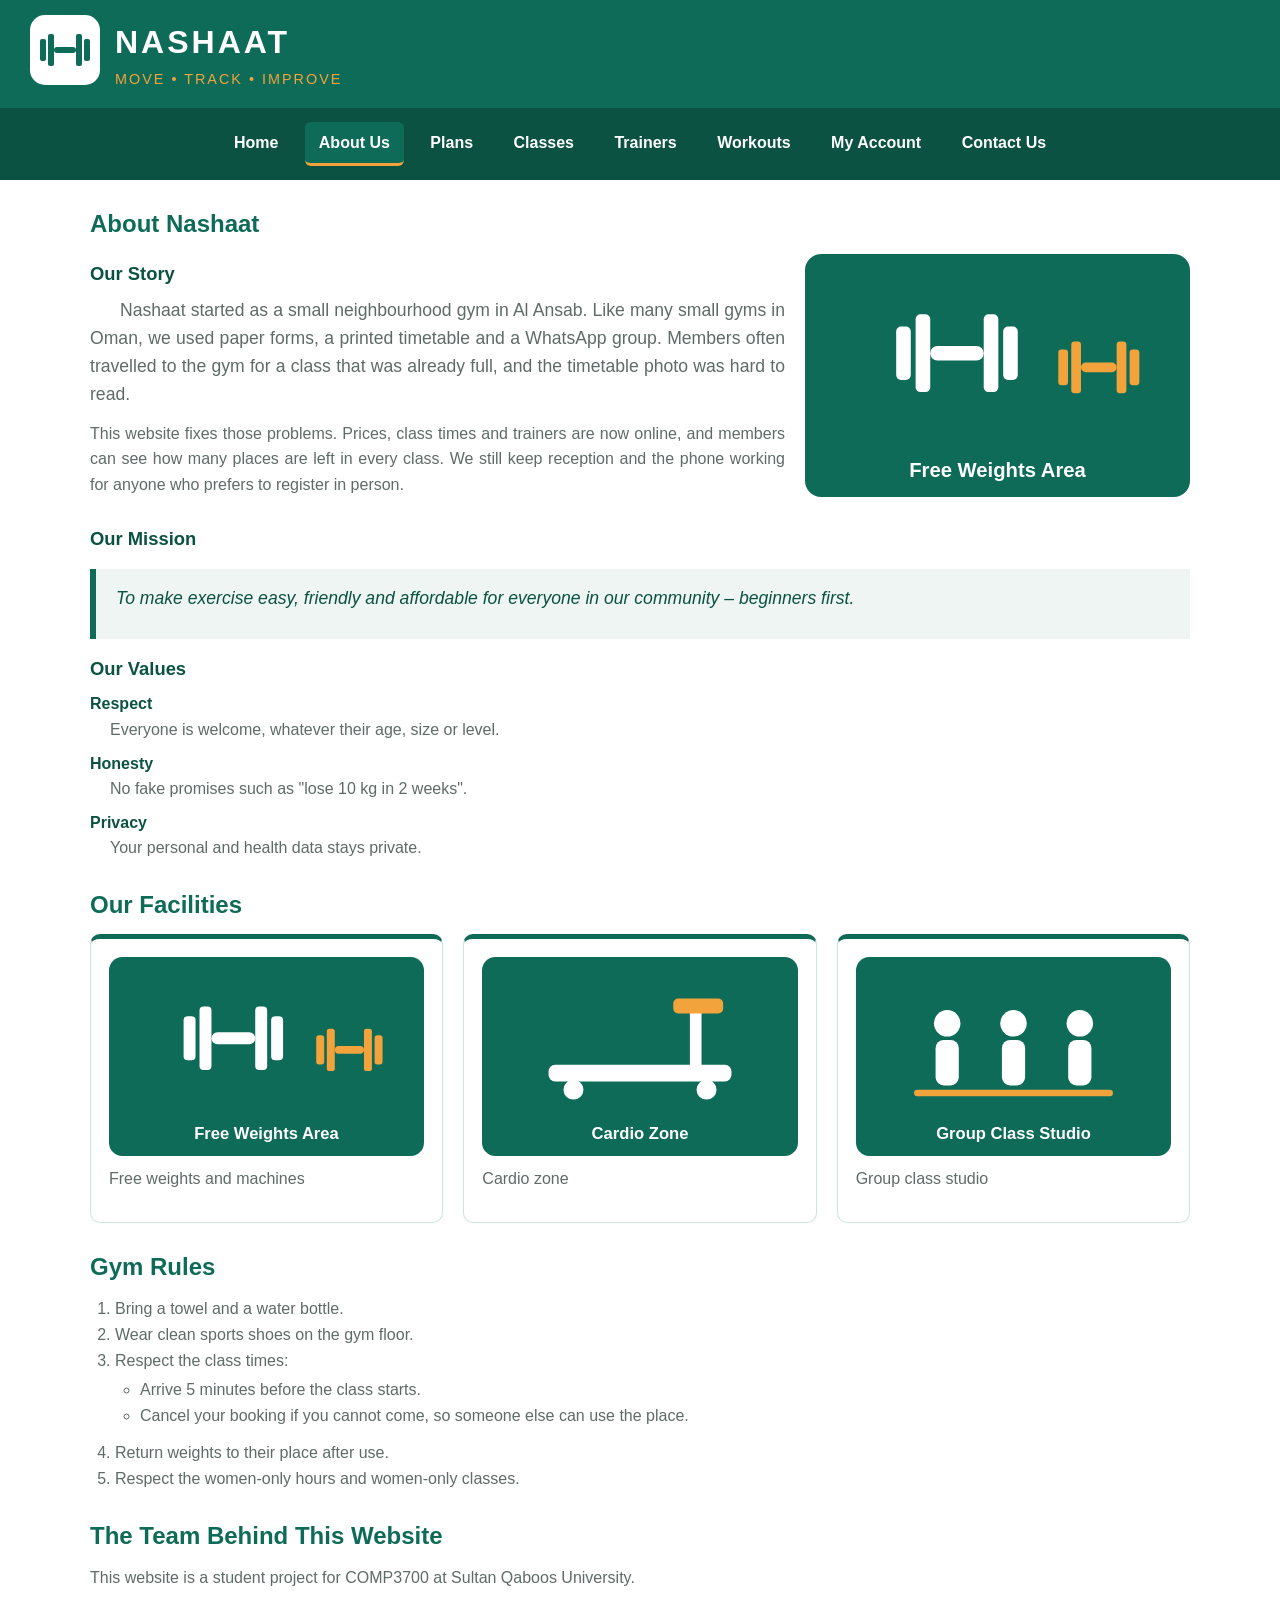
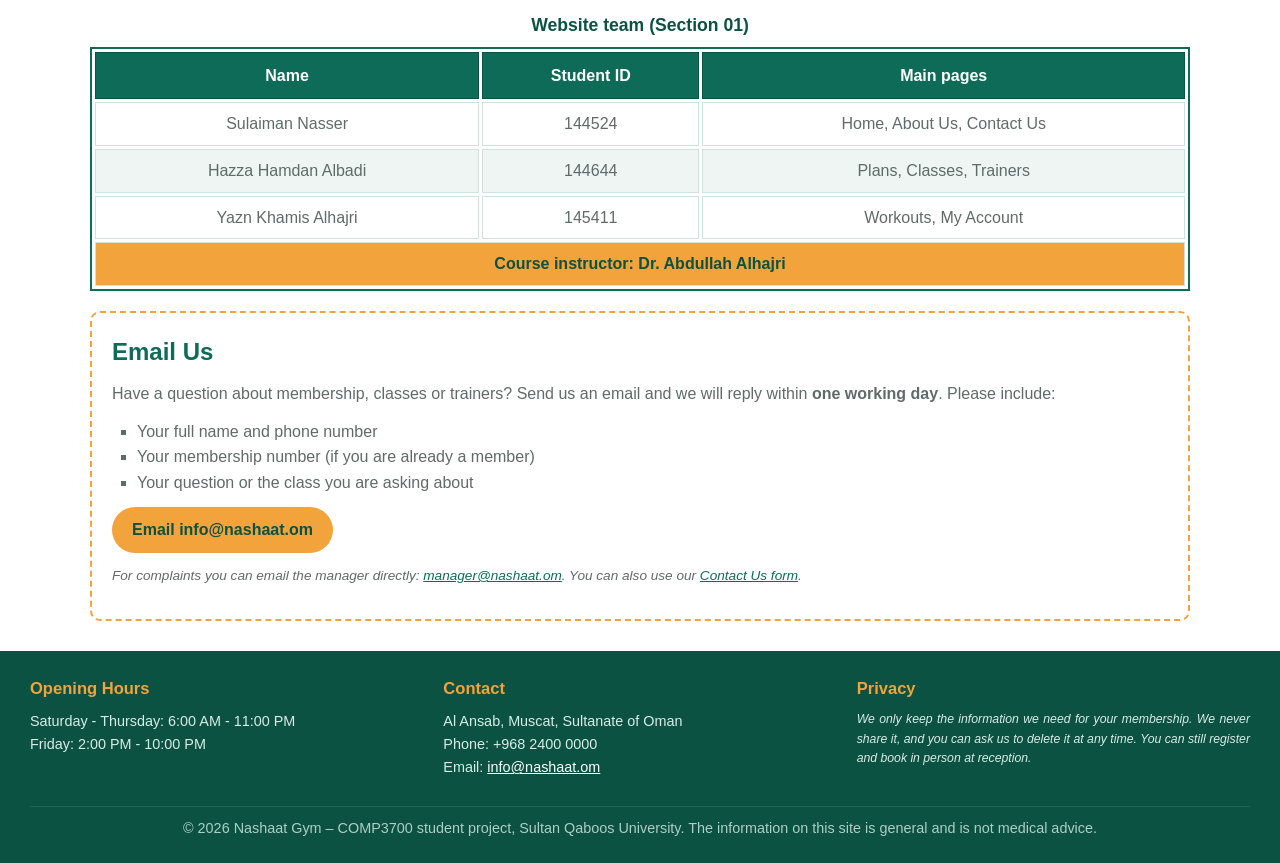
==== about.html @ b8382a7a "Part II: first version of the website" ====
<!DOCTYPE html>
<!-- =====================================================================
     Nashaat Gym Website - COMP3700 Course Project Part II
     Page    : about.html
     Purpose : About Us page - story, mission, facilities, rules, team, and the EMAIL LINK (required).
     Team    : Sulaiman Nasser, Hazza Hamdan Albadi, Yazn Khamis Alhajri

     NOTE FOR THE TEAM:
     - The HEADER, MENU and FOOTER are exactly the same on all 8 pages.
       If you change one of them, copy the change to the other pages.
     - We write XHTML style: small letters for tags, every tag is closed,
       empty tags end with " />", and attribute values use "double quotes".
     - No JavaScript in Part II (it comes in Part III).
     ===================================================================== -->
<html xmlns="http://www.w3.org/1999/xhtml" lang="en">
<head>
    <!-- META tags: character set, phone screen size, and info for search engines -->
    <meta charset="utf-8" />
    <meta name="viewport" content="width=device-width, initial-scale=1.0" />
    <meta name="description" content="About Nashaat Gym: our story, mission, facilities, gym rules and the team. Email us with any question." />
    <meta name="keywords" content="gym, fitness, Oman, Muscat, Al Ansab, classes, Nashaat" />
    <meta name="author" content="Sulaiman Nasser, Hazza Albadi, Yazn Alhajri" />

    <!-- The text shown on the browser tab -->
    <title>About Us | Nashaat Gym</title>

    <!-- Small icon shown on the browser tab -->
    <link rel="icon" type="image/svg+xml" href="images/logo.svg" />

    <!-- CSS TYPE 1 = EXTERNAL style sheet: shared by all pages -->
    <link rel="stylesheet" type="text/css" href="css/style.css" />

    <!-- CSS TYPE 2 = INTERNAL (document-level) style sheet:
         these rules work ONLY on this page -->
    <style type="text/css">
        /* Only for the About page */

        /* blockquote = the mission statement */
        blockquote {
            background-color: #EEF5F3;
            border-left: 6px solid #0E6B57;
            padding: 15px 20px;
            margin: 15px 0;
            font-style: italic;
            font-size: 1.1em;
            color: #0B5242;
        }

        /* nested list inside the rules: smaller circles */
        ol ul {
            list-style-type: circle;
            margin-top: 4px;
        }

        /* id selector: the email box */
        #email-box {
            border: 2px dashed #F2A33C;
            border-radius: 10px;
            padding: 20px;
            margin-top: 15px;
        }
    </style>
</head>

<body>

    <!-- ================= HEADER: logo + site name (same on all pages) ================= -->
    <div id="header">
        <a href="index.html"><img src="images/logo.svg" alt="Nashaat logo: a white dumbbell badge" /></a>
        <div>
            <h1>NASHAAT</h1>
            <p class="tagline">MOVE &bull; TRACK &bull; IMPROVE</p>
        </div>
    </div>

    <!-- ================= NAVIGATION MENU (same on all pages) =================
         class="current" shows which page we are on now -->
    <div id="menu">
        <ul>
            <li><a href="index.html">Home</a></li>
            <li><a href="about.html" class="current">About Us</a></li>
            <li><a href="plans.html">Plans</a></li>
            <li><a href="classes.html">Classes</a></li>
            <li><a href="trainers.html">Trainers</a></li>
            <li><a href="workout.html">Workouts</a></li>
            <li><a href="dashboard.html">My Account</a></li>
            <li><a href="contact.html">Contact Us</a></li>
        </ul>
    </div>

    <!-- ================= MAIN CONTENT OF THIS PAGE ================= -->
    <div id="main">
        <h2>About Nashaat</h2>

        <!-- ===== OUR STORY: picture floats on the right, text goes around it ===== -->
        <img class="float-right" src="images/facilities/facility-weights.svg" alt="The free weights area at Nashaat Gym" />
        <h3>Our Story</h3>
        <p class="intro">Nashaat started as a small neighbourhood gym in Al Ansab. Like many small
        gyms in Oman, we used paper forms, a printed timetable and a WhatsApp group. Members often
        travelled to the gym for a class that was already full, and the timetable photo was hard to read.</p>
        <p>This website fixes those problems. Prices, class times and trainers are now online, and
        members can see how many places are left in every class. We still keep reception and the
        phone working for anyone who prefers to register in person.</p>
        <!-- class="clear" stops the floating picture effect -->
        <div class="clear"></div>

        <!-- ===== MISSION: blockquote ===== -->
        <h3>Our Mission</h3>
        <blockquote>
            <p>To make exercise easy, friendly and affordable for everyone in our community
            &ndash; beginners first.</p>
        </blockquote>

        <!-- ===== OUR VALUES: description list ===== -->
        <h3>Our Values</h3>
        <dl>
            <dt>Respect</dt>
            <dd>Everyone is welcome, whatever their age, size or level.</dd>
            <dt>Honesty</dt>
            <dd>No fake promises such as &quot;lose 10 kg in 2 weeks&quot;.</dd>
            <dt>Privacy</dt>
            <dd>Your personal and health data stays private.</dd>
        </dl>

        <!-- ===== FACILITIES: three pictures ===== -->
        <h2>Our Facilities</h2>
        <div class="row">
            <div class="card center">
                <img src="images/facilities/facility-weights.svg" alt="Free weights area" />
                <p>Free weights and machines</p>
            </div>
            <div class="card center">
                <img src="images/facilities/facility-cardio.svg" alt="Cardio zone with treadmills" />
                <p>Cardio zone</p>
            </div>
            <div class="card center">
                <img src="images/facilities/facility-studio.svg" alt="Group class studio" />
                <p>Group class studio</p>
            </div>
        </div>

        <!-- ===== GYM RULES: ordered list with a NESTED unordered list ===== -->
        <h2>Gym Rules</h2>
        <ol>
            <li>Bring a towel and a water bottle.</li>
            <li>Wear clean sports shoes on the gym floor.</li>
            <li>Respect the class times:
                <ul>
                    <li>Arrive 5 minutes before the class starts.</li>
                    <li>Cancel your booking if you cannot come, so someone else can use the place.</li>
                </ul>
            </li>
            <li>Return weights to their place after use.</li>
            <li>Respect the women-only hours and women-only classes.</li>
        </ol>

        <!-- ===== THE TEAM WHO BUILT THIS WEBSITE: small table ===== -->
        <h2>The Team Behind This Website</h2>
        <p>This website is a student project for COMP3700 at Sultan Qaboos University.</p>
        <div class="table-box">
            <table class="data" border="1" cellspacing="3" cellpadding="8">
                <caption>Website team (Section 01)</caption>
                <thead>
                    <tr>
                        <th>Name</th>
                        <th>Student ID</th>
                        <th>Main pages</th>
                    </tr>
                </thead>
                <tbody>
                    <tr>
                        <td>Sulaiman Nasser</td>
                        <td>144524</td>
                        <td>Home, About Us, Contact Us</td>
                    </tr>
                    <tr class="odd">
                        <td>Hazza Hamdan Albadi</td>
                        <td>144644</td>
                        <td>Plans, Classes, Trainers</td>
                    </tr>
                    <tr>
                        <td>Yazn Khamis Alhajri</td>
                        <td>145411</td>
                        <td>Workouts, My Account</td>
                    </tr>
                </tbody>
                <tfoot>
                    <tr>
                        <!-- colspan="3": this cell takes the width of 3 columns -->
                        <td colspan="3">Course instructor: Dr. Abdullah Alhajri</td>
                    </tr>
                </tfoot>
            </table>
        </div>

        <!-- ===== EMAIL LINK (REQUIRED in the project) =====
             mailto: opens the visitor's email program.
             ?subject= and &amp;body= fill the subject and the message.
             &amp;cc= sends a copy to a second address.
             (Inside HTML we write &amp; instead of the & sign.) -->
        <div id="email-box">
            <h2 style="margin-top: 0;">Email Us</h2>
            <p>Have a question about membership, classes or trainers? Send us an email and
            we will reply within <strong>one working day</strong>. Please include:</p>
            <ul>
                <li>Your full name and phone number</li>
                <li>Your membership number (if you are already a member)</li>
                <li>Your question or the class you are asking about</li>
            </ul>
            <p>
                <a class="button"
                   href="mailto:info@nashaat.om?subject=Question%20about%20Nashaat%20Gym&amp;body=Hello%20Nashaat%20team%2C%20I%20want%20to%20ask%20about...&amp;cc=manager@nashaat.om">
                   Email info@nashaat.om</a>
            </p>
            <p class="small">For complaints you can email the manager directly:
            <a href="mailto:manager@nashaat.om?subject=Complaint">manager@nashaat.om</a>.
            You can also use our <a href="contact.html">Contact Us form</a>.</p>
        </div>
    </div>
    <!-- ================= END OF MAIN CONTENT ================= -->

    <!-- ================= FOOTER (same on all pages) ================= -->
    <div id="footer">
        <div class="row">
            <!-- Footer column 1: opening hours -->
            <div>
                <h3>Opening Hours</h3>
                <ul>
                    <li>Saturday - Thursday: 6:00 AM - 11:00 PM</li>
                    <li>Friday: 2:00 PM - 10:00 PM</li>
                </ul>
            </div>
            <!-- Footer column 2: address and contact -->
            <div>
                <h3>Contact</h3>
                <ul>
                    <li>Al Ansab, Muscat, Sultanate of Oman</li>
                    <li>Phone: +968 2400 0000</li>
                    <li>Email: <a href="mailto:info@nashaat.om">info@nashaat.om</a></li>
                </ul>
            </div>
            <!-- Footer column 3: privacy statement (from our Part I ethics section) -->
            <div>
                <h3>Privacy</h3>
                <p class="small">We only keep the information we need for your membership.
                We never share it, and you can ask us to delete it at any time.
                You can still register and book in person at reception.</p>
            </div>
        </div>
        <!-- &copy; is a character entity for the copyright sign -->
        <p class="copy">&copy; 2026 Nashaat Gym &ndash; COMP3700 student project, Sultan Qaboos University.
        The information on this site is general and is not medical advice.</p>
    </div>

</body>
</html>
---- css/style.css ----
/* ==========================================================================
   Nashaat Gym - EXTERNAL STYLE SHEET  (css/style.css)
   --------------------------------------------------------------------------
   This file is linked from EVERY page with:
       <link rel="stylesheet" type="text/css" href="css/style.css" />
   It gives all pages the same logo, menu, content style and footer.

   HOW THIS FILE IS ORGANISED (easy to find things):
     1. Universal selector  ( * )
     2. Simple selectors    ( body, h1, h2, p ... )
     3. Header + logo
     4. Navigation menu + link pseudo classes
     5. Main content boxes
     6. Generic classes     ( .card, .button ... )
     7. Class selectors     ( p.note, table.data ... )
     8. Tables
     9. Forms
    10. Footer
    11. Responsive design (phones and tablets)

   COURSE CHECKLIST - the 7 CSS selector types (from the slides):
     Simple ......... h1, h2, p, body           (section 2)
     Class .......... p.note, table.data        (section 7)
     Generic ........ .card, .button, .center   (section 6)
     id ............. #header, #menu, #footer   (sections 3, 4, 10)
     Universal ...... *                         (section 1)
     Contextual ..... #menu a, table.data th    (sections 4, 8)
     Pseudo classes . a:link, a:visited, a:hover, a:active, a:focus,
                      input:focus               (sections 4, 9)

   COURSE CHECKLIST - the 7 CSS property categories:
     Fonts ......... font-family, font-size, font-weight, font-style, letter-spacing
     Lists ......... list-style-type, list-style-position
     Alignment ..... text-align, text-indent, float
     Color ......... color, opacity
     Background .... background-color, background-image, background-repeat
     Margin ........ margin, margin-top, margin-bottom
     Border ........ border, border-radius, border-collapse, border-spacing

   OUR COLOURS (same as the logo in Part 1):
     Teal       #0E6B57   main colour (header, menu, headings)
     Dark teal  #0B5242   footer, dark text
     Orange     #F2A33C   buttons and links the user should notice
     Grey       #5F6B68   normal paragraph text
     Light      #EEF5F3   light background for boxes
   ========================================================================== */


/* ---------- 1. UNIVERSAL SELECTOR ----------------------------------------
   The * selects ALL elements on the page.
   We use it to remove the browser's default spacing, so every
   browser shows our pages the same way. */
* {
    margin: 0;                 /* MARGIN category */
    padding: 0;
    box-sizing: border-box;    /* width now includes padding + border */
}


/* ---------- 2. SIMPLE SELECTORS (tag names) ------------------------------ */

/* The whole page */
body {
    font-family: Arial, Helvetica, sans-serif;   /* FONT category */
    font-size: 100%;                             /* 100% = 16px default */
    color: #5F6B68;                              /* COLOR category */
    background-color: #FFFFFF;                   /* BACKGROUND category */
    line-height: 1.6;
}

/* Headings - one rule for two tags (list separated by commas) */
h1, h2 {
    color: #0E6B57;
    font-weight: bold;
}

h1 {
    font-size: 2em;            /* em = relative size (recommended in slides) */
    margin-bottom: 10px;
}

h2 {
    font-size: 1.5em;
    margin-top: 25px;
    margin-bottom: 10px;
}

h3 {
    color: #0B5242;
    font-size: 1.15em;
    margin-top: 15px;
    margin-bottom: 8px;
}

p {
    margin-bottom: 12px;
    text-align: justify;       /* ALIGNMENT category */
}

/* Lists inside the content */
ul, ol {
    margin-left: 25px;
    margin-bottom: 12px;
    list-style-position: outside;   /* LIST category */
}

ul {
    list-style-type: square;        /* LIST category: disc, circle, square */
}

ol {
    list-style-type: decimal;       /* LIST category: 1, 2, 3 ... */
}

/* Description lists (dl / dt / dd) */
dt {
    font-weight: bold;
    color: #0B5242;
}

dd {
    margin-left: 20px;
    margin-bottom: 8px;
}

/* Images never become wider than their box (good for phones) */
img {
    max-width: 100%;
}

/* Horizontal line */
hr {
    border: none;
    border-top: 2px solid #F2A33C;
    margin: 20px 0;
}


/* ---------- 3. HEADER + LOGO  (id selector: #header) --------------------- */
#header {
    background-color: #0E6B57;
    padding: 15px 30px;
    display: flex;             /* puts logo and text side by side */
    align-items: center;
}

/* Contextual selector: only images that are inside #header */
#header img {
    width: 70px;
    height: 70px;
    margin-right: 15px;
}

#header h1 {
    color: #FFFFFF;
    font-size: 2em;
    letter-spacing: 3px;       /* FONT category: space between letters */
    margin: 0;
}

/* The tagline under the name  (class selector: p.tagline) */
p.tagline {
    color: #F2A33C;
    font-size: 0.9em;
    letter-spacing: 2px;
    margin: 0;
}


/* ---------- 4. NAVIGATION MENU  (id selector: #menu) -------------------- */
#menu {
    background-color: #0B5242;
    text-align: center;        /* ALIGNMENT: center the links */
    padding: 10px;
}

/* Contextual selector: the list INSIDE the menu */
#menu ul {
    list-style-type: none;     /* LIST: remove the bullets */
    margin: 0;
}

/* Contextual selector: every list item inside the menu */
#menu li {
    display: inline-block;     /* puts the links on one line */
    margin: 4px;
}

/* Contextual selector: links inside the menu */
#menu a {
    display: block;
    padding: 8px 14px;
    font-weight: bold;
    text-decoration: none;     /* FONT: no underline */
    border-radius: 6px;        /* BORDER: rounded corners */
}

/* PSEUDO CLASSES for ALL 4 types of link events.
   The order must be: link -> visited -> hover -> active (LoVe HAte) */
#menu a:link {
    color: #FFFFFF;            /* link not clicked yet */
}

#menu a:visited {
    color: #D9EDE7;            /* link already visited */
}

#menu a:hover {
    color: #0B5242;            /* mouse is over the link */
    background-color: #F2A33C;
}

#menu a:active {
    color: #FFFFFF;            /* while the mouse button is pressed */
    background-color: #C97F1C;
}

#menu a:focus {
    outline: 2px dashed #F2A33C;   /* when reached with the keyboard (Tab) */
}

/* The link of the page we are on now (generic class .current) */
#menu a.current {
    background-color: #0E6B57;
    border-bottom: 3px solid #F2A33C;
}

/* the current page link also turns orange when the mouse is over it */
#menu a.current:hover {
    background-color: #F2A33C;
    color: #0B5242;
}

/* Normal links inside the page content (not the menu) */
a:link    { color: #0E6B57; }
a:visited { color: #6B4E9B; }
a:hover   { color: #F2A33C; text-decoration: underline; }
a:active  { color: #C97F1C; }


/* ---------- 5. MAIN CONTENT  (id selector: #main) ----------------------- */
#main {
    width: 90%;
    max-width: 1100px;
    margin: 25px auto;         /* auto = center the box on the page */
    min-height: 400px;
}

/* A banner box with a background image (used on the home page) */
#banner {
    background-color: #0E6B57;
    background-image: url("../images/banner.svg");   /* BACKGROUND image */
    background-repeat: no-repeat;                    /* BACKGROUND repeat */
    background-position: right;
    background-size: contain;
    color: #FFFFFF;
    padding: 40px 30px;
    border-radius: 12px;
    margin-bottom: 25px;
}

#banner h2 {
    color: #FFFFFF;
    font-size: 2em;
    margin-top: 0;
}

#banner p {
    width: 60%;
    text-align: left;
}

/* Two or three boxes next to each other */
.row {
    display: flex;
    flex-wrap: wrap;           /* boxes go to a new line on small screens */
    gap: 20px;
}


/* ---------- 6. GENERIC CLASSES (start with a dot, work on ANY tag) ------ */

/* A white box with a border - used for plans, trainers, exercises */
.card {
    flex: 1;
    min-width: 230px;
    background-color: #FFFFFF;
    border: 1px solid #CFE3DD;
    border-top: 5px solid #0E6B57;
    border-radius: 10px;
    padding: 18px;
}

.card img {
    display: block;
    margin: 0 auto 10px auto;
}

/* Orange button (works on <a>, <input>, <button>) */
.button {
    display: inline-block;
    background-color: #F2A33C;
    color: #0B5242;
    font-weight: bold;
    padding: 10px 20px;
    border: none;
    border-radius: 25px;
    text-decoration: none;
    cursor: pointer;
}

/* we must also write a.button:link etc. so the link colours above
   do not change the button text colour */
a.button:link, a.button:visited {
    color: #0B5242;
}

.button:hover, a.button:hover {
    background-color: #0E6B57;
    color: #FFFFFF;
    text-decoration: none;
}

.center {
    text-align: center;
}

/* Light green box for highlighted information */
.highlight {
    background-color: #EEF5F3;
    border-left: 6px solid #F2A33C;
    padding: 15px;
    margin: 15px 0;
}

/* Price text */
.price {
    color: #F2A33C;
    font-size: 1.6em;
    font-weight: bold;
}

/* Small grey text (used for notes and disclaimers) */
.small {
    font-size: 0.85em;
    font-style: italic;        /* FONT category */
}

/* Image that floats to the right and text goes around it
   (from the "Alignment of text" slide) */
.float-right {
    float: right;              /* ALIGNMENT category */
    width: 35%;
    margin-left: 20px;
    margin-bottom: 10px;
    border-radius: 10px;
}

/* stops the float effect after a section */
.clear {
    clear: both;
}


/* ---------- 7. CLASS SELECTORS (class attached to ONE tag name) --------- */

/* Only <p> tags with class="note" */
p.note {
    background-color: #FFF6E8;
    border: 1px dashed #F2A33C;
    padding: 10px;
    font-size: 0.9em;
}

/* Only <p> tags with class="intro" - first line is indented */
p.intro {
    text-indent: 30px;         /* ALIGNMENT category */
    font-size: 1.1em;
}

/* Only <span> tags with class="badge" (small coloured labels) */
span.badge {
    background-color: #0E6B57;
    color: #FFFFFF;
    font-size: 0.75em;
    padding: 2px 8px;
    border-radius: 10px;
}

span.full {
    background-color: #C0392B;     /* red = class is full */
}

span.women {
    background-color: #9B4F96;     /* purple = women only */
}


/* ---------- 8. TABLES -------------------------------------------------- */

/* All our data tables use class="data" */
table.data {
    width: 100%;
    border: 2px solid #0E6B57;          /* BORDER category */
    border-collapse: separate;          /* BORDER: keep the cells separate */
    border-spacing: 3px;                /* space between cells (cell spacing) */
    margin-bottom: 20px;
    background-color: #FFFFFF;
}

table.data caption {
    font-weight: bold;
    color: #0B5242;
    font-size: 1.1em;
    padding: 8px;
}

/* Contextual selectors: header cells and data cells inside table.data */
table.data th {
    background-color: #0E6B57;
    color: #FFFFFF;
    padding: 10px;                      /* cell padding */
    border: 1px solid #0B5242;
}

table.data td {
    padding: 8px 10px;
    border: 1px solid #CFE3DD;
    text-align: center;
}

/* The table footer row */
table.data tfoot td {
    background-color: #F2A33C;
    color: #0B5242;
    font-weight: bold;
}

/* Different colour for some rows (class on <tr>) */
tr.odd {
    background-color: #EEF5F3;
}

/* Row heading cells (day names, plan names) */
th.rowhead {
    background-color: #0B5242;
}

/* Mouse over a row = light orange (pseudo class) */
table.data tbody tr:hover {
    background-color: #FFF0D9;
}


/* ---------- 9. FORMS --------------------------------------------------- */
form {
    background-color: #EEF5F3;
    border: 1px solid #CFE3DD;
    border-radius: 10px;
    padding: 20px;
    margin-bottom: 20px;
}

fieldset {
    border: 2px solid #0E6B57;
    border-radius: 8px;
    padding: 15px;
    margin-bottom: 15px;
}

legend {
    color: #0E6B57;
    font-weight: bold;
    padding: 0 8px;
}

/* Every label is on its own line */
label.field {
    display: block;
    font-weight: bold;
    color: #0B5242;
    margin-top: 10px;
    margin-bottom: 4px;
}

/* Text boxes, menus and text areas */
input[type="text"], input[type="password"], input[type="email"],
input[type="tel"], input[type="date"], input[type="number"],
input[type="time"], select, textarea {
    width: 100%;
    max-width: 450px;
    padding: 8px;
    font-size: 1em;
    border: 1px solid #9FBFB6;
    border-radius: 5px;
    background-color: #FFFFFF;
}

/* PSEUDO CLASSES for form controls (same idea as the slide example) */
input:hover, select:hover, textarea:hover {
    border-color: #F2A33C;
}

input:focus, select:focus, textarea:focus {
    background-color: #FFFBF2;
    border: 2px solid #0E6B57;
    outline: none;
}

/* Radio buttons and checkboxes sit next to their text */
label.choice {
    display: inline-block;
    margin-right: 15px;
    font-weight: normal;
}

/* Submit / reset buttons area */
.buttons {
    margin-top: 15px;
}

input[type="reset"], input[type="button"], button {
    background-color: #FFFFFF;
    color: #0B5242;
    border: 2px solid #0B5242;
    padding: 9px 18px;
    border-radius: 25px;
    font-weight: bold;
    cursor: pointer;
}

input[type="reset"]:hover, input[type="button"]:hover, button:hover {
    background-color: #0B5242;
    color: #FFFFFF;
}


/* ---------- 10. FOOTER  (id selector: #footer) -------------------------- */
#footer {
    background-color: #0B5242;
    color: #D9EDE7;
    padding: 25px 30px 10px 30px;
    margin-top: 30px;
    font-size: 0.9em;
}

#footer h3 {
    color: #F2A33C;
    margin-top: 0;
}

#footer ul {
    list-style-type: none;
    margin-left: 0;
}

#footer a:link, #footer a:visited {
    color: #FFFFFF;
}

#footer a:hover {
    color: #F2A33C;
}

/* The last line with the copyright */
#footer p.copy {
    text-align: center;
    border-top: 1px solid #1F6B5A;
    padding-top: 10px;
    margin-top: 15px;
    opacity: 0.8;                  /* COLOR category: a bit transparent */
}


/* ---------- 11. RESPONSIVE DESIGN --------------------------------------
   @media = these rules work ONLY when the screen is small.
   768px  = tablets and phones. */
@media (max-width: 768px) {

    #header {
        flex-direction: column;    /* logo above the name */
        text-align: center;
    }

    #header img {
        margin-right: 0;
        margin-bottom: 8px;
    }

    #menu li {
        display: block;            /* one link per line on phones */
    }

    #main {
        width: 95%;
    }

    #banner p {
        width: 100%;
    }

    .float-right {
        float: none;               /* image goes above the text */
        width: 100%;
        margin-left: 0;
    }

    /* big tables can be scrolled left and right on a phone */
    .table-box {
        overflow-x: auto;
    }

    table.data {
        font-size: 0.85em;
    }
}


/* ---------- 12. EXTRA: footer columns ----------------------------------
   Contextual selector: each <div> inside the row of the footer
   takes the same width. */
#footer .row div {
    flex: 1;
    min-width: 200px;
}
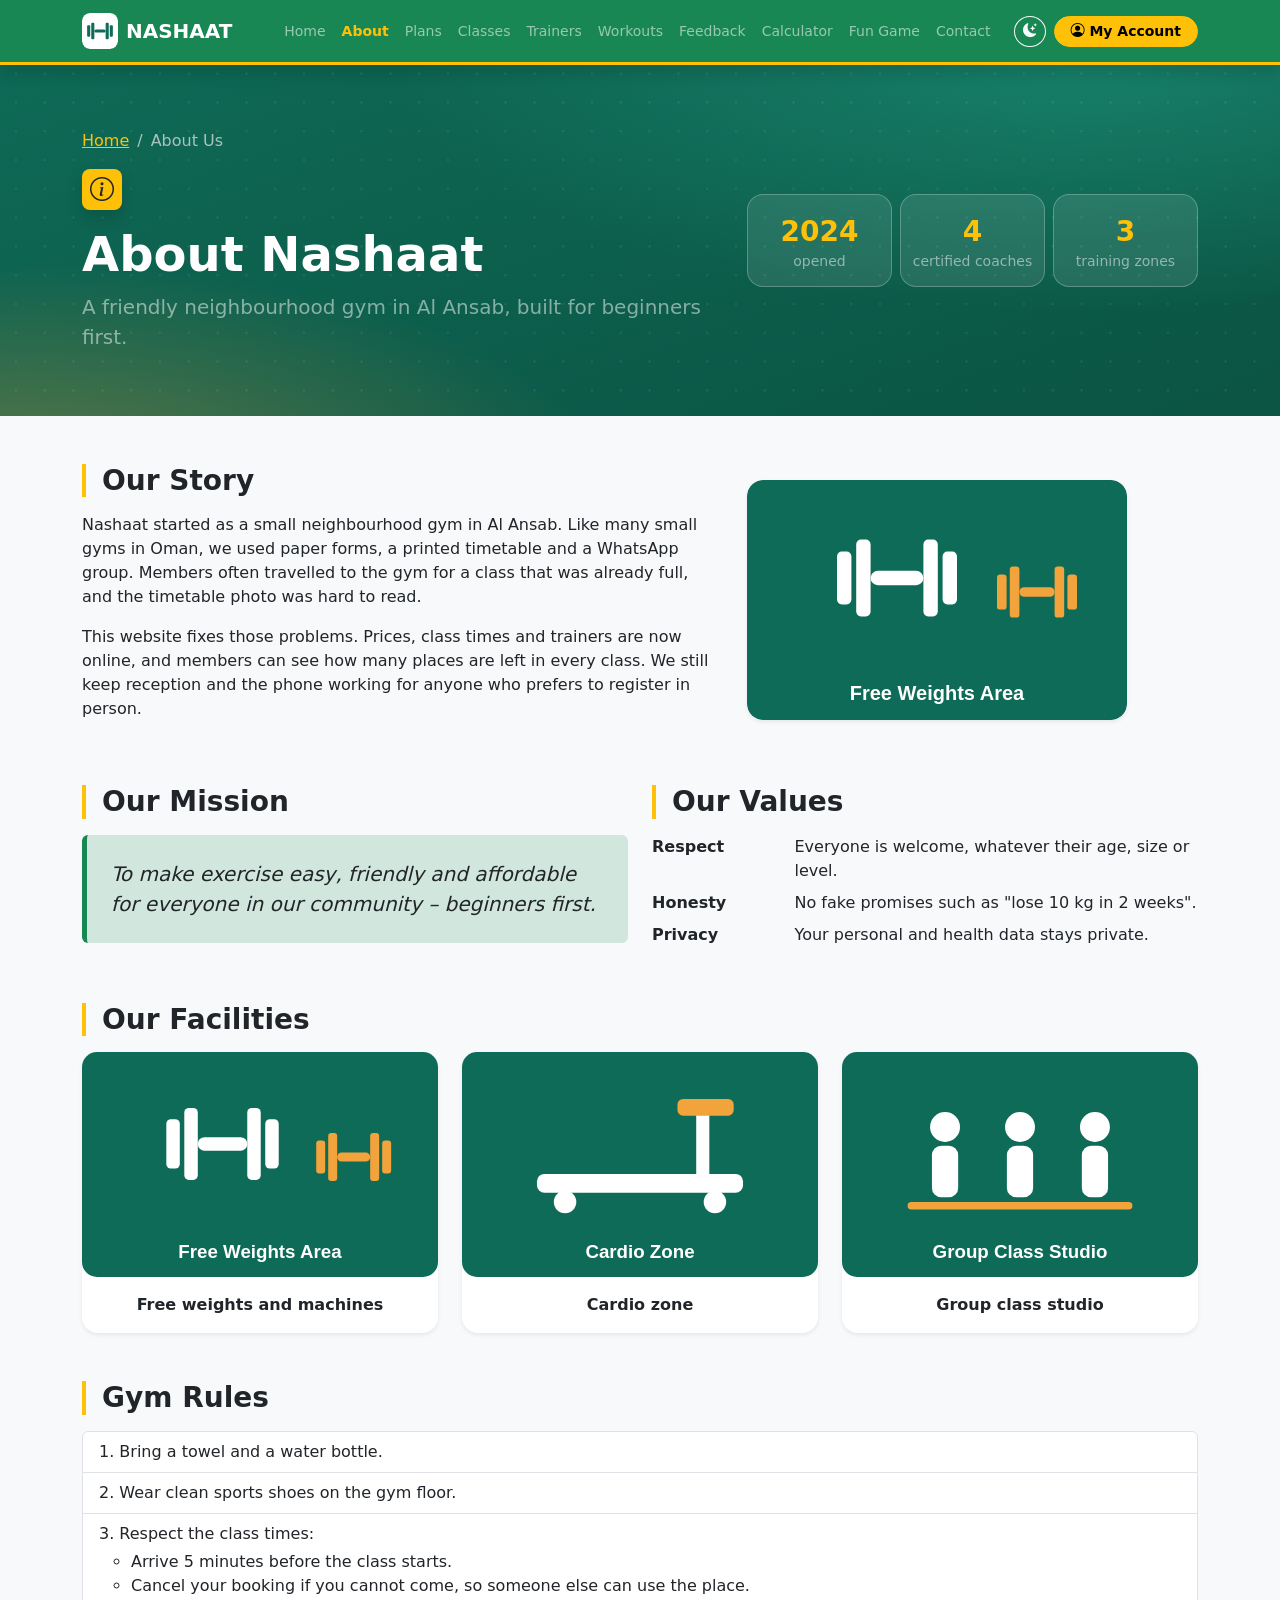
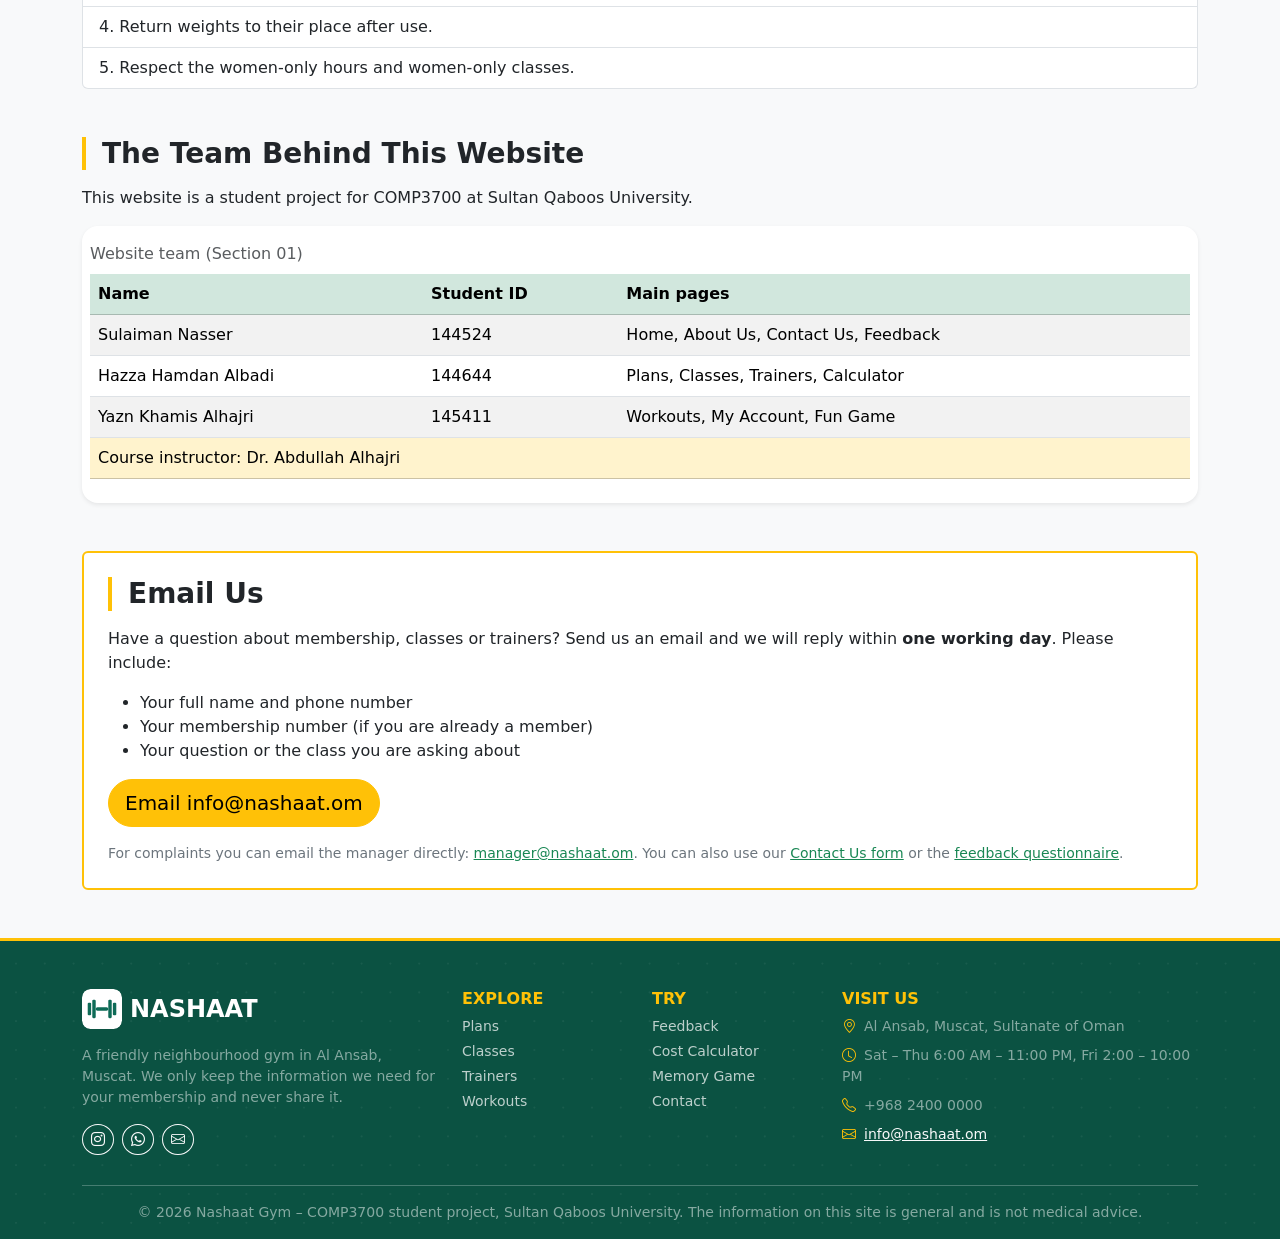
==== commit 653a2673: "Add the home, about, contact and feedback pages with Bootstrap Bootstrap grid and components on the " ====
--- a/about.html
+++ b/about.html
@@ -1,256 +1,319 @@
 <!DOCTYPE html>
-<!-- =====================================================================
-     Nashaat Gym Website - COMP3700 Course Project Part II
-     Page    : about.html
-     Purpose : About Us page - story, mission, facilities, rules, team, and the EMAIL LINK (required).
-     Team    : Sulaiman Nasser, Hazza Hamdan Albadi, Yazn Khamis Alhajri
-
-     NOTE FOR THE TEAM:
-     - The HEADER, MENU and FOOTER are exactly the same on all 8 pages.
-       If you change one of them, copy the change to the other pages.
-     - We write XHTML style: small letters for tags, every tag is closed,
-       empty tags end with " />", and attribute values use "double quotes".
-     - No JavaScript in Part II (it comes in Part III).
-     ===================================================================== -->
-<html xmlns="http://www.w3.org/1999/xhtml" lang="en">
+<!-- Nashaat Gym - COMP3700 Project Part III
+     Page: about.html - story, mission, facilities, rules, team and the email link
+     Styling: Bootstrap 5.3 only (no CSS file, no style tags, no inline styles). -->
+<html lang="en">
 <head>
-    <!-- META tags: character set, phone screen size, and info for search engines -->
     <meta charset="utf-8" />
     <meta name="viewport" content="width=device-width, initial-scale=1.0" />
     <meta name="description" content="About Nashaat Gym: our story, mission, facilities, gym rules and the team. Email us with any question." />
     <meta name="keywords" content="gym, fitness, Oman, Muscat, Al Ansab, classes, Nashaat" />
     <meta name="author" content="Sulaiman Nasser, Hazza Albadi, Yazn Alhajri" />
-
-    <!-- The text shown on the browser tab -->
     <title>About Us | Nashaat Gym</title>
-
-    <!-- Small icon shown on the browser tab -->
     <link rel="icon" type="image/svg+xml" href="images/logo.svg" />
 
-    <!-- CSS TYPE 1 = EXTERNAL style sheet: shared by all pages -->
-    <link rel="stylesheet" type="text/css" href="css/style.css" />
-
-    <!-- CSS TYPE 2 = INTERNAL (document-level) style sheet:
-         these rules work ONLY on this page -->
-    <style type="text/css">
-        /* Only for the About page */
-
-        /* blockquote = the mission statement */
-        blockquote {
-            background-color: #EEF5F3;
-            border-left: 6px solid #0E6B57;
-            padding: 15px 20px;
-            margin: 15px 0;
-            font-style: italic;
-            font-size: 1.1em;
-            color: #0B5242;
-        }
-
-        /* nested list inside the rules: smaller circles */
-        ol ul {
-            list-style-type: circle;
-            margin-top: 4px;
-        }
-
-        /* id selector: the email box */
-        #email-box {
-            border: 2px dashed #F2A33C;
-            border-radius: 10px;
-            padding: 20px;
-            margin-top: 15px;
-        }
-    </style>
+    <!-- Bootstrap (a local copy, so the website also works without internet) -->
+    <link rel="stylesheet" href="bootstrap/css/bootstrap.min.css" />
+    <!-- Bootstrap Icons (the small pictures like <i class="bi bi-clock"></i>) -->
+    <link rel="stylesheet" href="bootstrap/icons/bootstrap-icons.min.css" />
+
+    <!-- dark / light mode: use the visitor's last choice before the page is drawn
+         (Bootstrap 5.3 changes all its colours when <html> has data-bs-theme="dark") -->
+    <script>
+        try {
+            if (localStorage.getItem("nashaatTheme") == "dark") {
+                document.documentElement.setAttribute("data-bs-theme", "dark");
+            }
+        } catch (error) { /* storage blocked: stay in light mode */ }
+    </script>
 </head>
 
-<body>
-
-    <!-- ================= HEADER: logo + site name (same on all pages) ================= -->
-    <div id="header">
-        <a href="index.html"><img src="images/logo.svg" alt="Nashaat logo: a white dumbbell badge" /></a>
-        <div>
-            <h1>NASHAAT</h1>
-            <p class="tagline">MOVE &bull; TRACK &bull; IMPROVE</p>
+<!-- d-flex flex-column min-vh-100 keeps the footer at the bottom on short pages -->
+<body class="d-flex flex-column min-vh-100 bg-body-tertiary">
+
+    <!-- for keyboard users: press Tab once and this link appears -->
+    <a class="visually-hidden-focusable btn btn-warning position-absolute top-0 start-0 m-2 z-3" href="#content">Skip to main content</a>
+
+    <!-- ===== NAVIGATION BAR (same on all pages) =====
+         navbar-expand-xl: full menu on big screens, a "hamburger" button on small screens -->
+    <nav class="navbar navbar-expand-xl bg-success sticky-top border-bottom border-warning border-3 shadow" data-bs-theme="dark">
+        <div class="container">
+            <a class="navbar-brand d-flex align-items-center gap-2" href="index.html">
+                <img src="images/logo.svg" alt="Nashaat logo" width="36" height="36" class="rounded-3" />
+                <span class="fw-bold">NASHAAT</span>
+            </a>
+            <!-- this button only shows on small screens and slides the menu in from the right -->
+            <button class="navbar-toggler border-0" type="button" data-bs-toggle="offcanvas" data-bs-target="#mainMenu"
+                    aria-controls="mainMenu" aria-label="Open the menu">
+                <span class="navbar-toggler-icon"></span>
+            </button>
+            <!-- Bootstrap OFFCANVAS: a side menu on phones, a normal menu bar on big screens -->
+            <div class="offcanvas offcanvas-end text-bg-success" tabindex="-1" id="mainMenu" aria-labelledby="mainMenuLabel">
+                <div class="offcanvas-header border-bottom border-light border-opacity-25">
+                    <h2 class="offcanvas-title h5 d-flex align-items-center gap-2 mb-0" id="mainMenuLabel">
+                        <img src="images/logo.svg" alt="" width="32" height="32" class="rounded-3" /> NASHAAT
+                    </h2>
+                    <button type="button" class="btn-close btn-close-white" data-bs-dismiss="offcanvas" aria-label="Close"></button>
+                </div>
+                <div class="offcanvas-body align-items-xl-center">
+                    <ul class="navbar-nav ms-auto small fw-medium">
+                        <li class="nav-item"><a class="nav-link text-nowrap px-xl-2" href="index.html"><i class="bi bi-house me-2 d-xl-none"></i>Home</a></li>
+                        <li class="nav-item"><a class="nav-link active fw-semibold text-warning text-nowrap px-xl-2" aria-current="page" href="about.html"><i class="bi bi-info-circle me-2 d-xl-none"></i>About</a></li>
+                        <li class="nav-item"><a class="nav-link text-nowrap px-xl-2" href="plans.html"><i class="bi bi-tags me-2 d-xl-none"></i>Plans</a></li>
+                        <li class="nav-item"><a class="nav-link text-nowrap px-xl-2" href="classes.html"><i class="bi bi-calendar-week me-2 d-xl-none"></i>Classes</a></li>
+                        <li class="nav-item"><a class="nav-link text-nowrap px-xl-2" href="trainers.html"><i class="bi bi-people me-2 d-xl-none"></i>Trainers</a></li>
+                        <li class="nav-item"><a class="nav-link text-nowrap px-xl-2" href="workout.html"><i class="bi bi-lightning-charge me-2 d-xl-none"></i>Workouts</a></li>
+                        <li class="nav-item"><a class="nav-link text-nowrap px-xl-2" href="questionnaire.html"><i class="bi bi-chat-heart me-2 d-xl-none"></i>Feedback</a></li>
+                        <li class="nav-item"><a class="nav-link text-nowrap px-xl-2" href="calculator.html"><i class="bi bi-calculator me-2 d-xl-none"></i>Calculator</a></li>
+                        <li class="nav-item"><a class="nav-link text-nowrap px-xl-2" href="funpage.html"><i class="bi bi-controller me-2 d-xl-none"></i>Fun Game</a></li>
+                        <li class="nav-item"><a class="nav-link text-nowrap px-xl-2" href="contact.html"><i class="bi bi-envelope me-2 d-xl-none"></i>Contact</a></li>
+                    </ul>
+                    <div class="d-flex align-items-center gap-2 ms-xl-3 mt-3 mt-xl-0">
+                        <!-- dark / light mode button (js/effects.js) -->
+                        <button type="button" id="themeToggle" class="btn btn-sm btn-outline-light rounded-circle"
+                                aria-label="Switch between dark and light mode" title="Dark / light mode">
+                            <i class="bi bi-moon-stars-fill"></i>
+                        </button>
+                        <a class="btn btn-warning btn-sm rounded-pill px-3 fw-semibold text-nowrap" href="dashboard.html">
+                            <i class="bi bi-person-circle me-1"></i>My Account</a>
+                    </div>
+                </div>
+            </div>
         </div>
-    </div>
-
-    <!-- ================= NAVIGATION MENU (same on all pages) =================
-         class="current" shows which page we are on now -->
-    <div id="menu">
-        <ul>
-            <li><a href="index.html">Home</a></li>
-            <li><a href="about.html" class="current">About Us</a></li>
-            <li><a href="plans.html">Plans</a></li>
-            <li><a href="classes.html">Classes</a></li>
-            <li><a href="trainers.html">Trainers</a></li>
-            <li><a href="workout.html">Workouts</a></li>
-            <li><a href="dashboard.html">My Account</a></li>
-            <li><a href="contact.html">Contact Us</a></li>
-        </ul>
-    </div>
-
-    <!-- ================= MAIN CONTENT OF THIS PAGE ================= -->
-    <div id="main">
-        <h2>About Nashaat</h2>
-
-        <!-- ===== OUR STORY: picture floats on the right, text goes around it ===== -->
-        <img class="float-right" src="images/facilities/facility-weights.svg" alt="The free weights area at Nashaat Gym" />
-        <h3>Our Story</h3>
-        <p class="intro">Nashaat started as a small neighbourhood gym in Al Ansab. Like many small
-        gyms in Oman, we used paper forms, a printed timetable and a WhatsApp group. Members often
-        travelled to the gym for a class that was already full, and the timetable photo was hard to read.</p>
-        <p>This website fixes those problems. Prices, class times and trainers are now online, and
-        members can see how many places are left in every class. We still keep reception and the
-        phone working for anyone who prefers to register in person.</p>
-        <!-- class="clear" stops the floating picture effect -->
-        <div class="clear"></div>
-
-        <!-- ===== MISSION: blockquote ===== -->
-        <h3>Our Mission</h3>
-        <blockquote>
-            <p>To make exercise easy, friendly and affordable for everyone in our community
-            &ndash; beginners first.</p>
-        </blockquote>
-
-        <!-- ===== OUR VALUES: description list ===== -->
-        <h3>Our Values</h3>
-        <dl>
-            <dt>Respect</dt>
-            <dd>Everyone is welcome, whatever their age, size or level.</dd>
-            <dt>Honesty</dt>
-            <dd>No fake promises such as &quot;lose 10 kg in 2 weeks&quot;.</dd>
-            <dt>Privacy</dt>
-            <dd>Your personal and health data stays private.</dd>
-        </dl>
-
-        <!-- ===== FACILITIES: three pictures ===== -->
-        <h2>Our Facilities</h2>
-        <div class="row">
-            <div class="card center">
-                <img src="images/facilities/facility-weights.svg" alt="Free weights area" />
-                <p>Free weights and machines</p>
-            </div>
-            <div class="card center">
-                <img src="images/facilities/facility-cardio.svg" alt="Cardio zone with treadmills" />
-                <p>Cardio zone</p>
-            </div>
-            <div class="card center">
-                <img src="images/facilities/facility-studio.svg" alt="Group class studio" />
-                <p>Group class studio</p>
+    </nav>
+
+    <!-- ===== PAGE TITLE (dark band with a pattern picture behind the text + 3 quick facts) ===== -->
+    <header class="position-relative overflow-hidden bg-success text-white" data-bs-theme="dark">
+        <img src="images/pattern.svg" alt="" class="position-absolute top-0 start-0 w-100 h-100 object-fit-cover" />
+        <div class="container position-relative py-5">
+            <div class="row g-4 align-items-center py-lg-3">
+                <div class="col-lg-7" data-enter="data-enter">
+                    <nav aria-label="breadcrumb">
+                        <ol class="breadcrumb small mb-3">
+                            <li class="breadcrumb-item"><a class="link-warning" href="index.html">Home</a></li>
+                            <li class="breadcrumb-item active" aria-current="page">About Us</li>
+                        </ol>
+                    </nav>
+                    <span class="d-inline-flex bg-warning text-dark rounded-3 p-2 fs-4 lh-1 mb-3 shadow"><i class="bi bi-info-circle"></i></span>
+                    <h1 class="display-5 fw-bold mb-2">About Nashaat</h1>
+                    <p class="lead text-white-50 mb-0">A friendly neighbourhood gym in Al Ansab, built for beginners first.</p>
+                </div>
+                <div class="col-lg-5">
+                    <div class="row g-2 text-center" data-enter="data-enter">
+                        <div class="col-4">
+                            <div class="bg-white bg-opacity-10 border border-light border-opacity-25 rounded-4 py-3 px-2 h-100">
+                                <p class="fs-3 fw-bold text-warning mb-0"><span data-count="2024">2024</span></p>
+                                <p class="small text-white-50 mb-0 lh-sm">opened</p>
+                            </div>
+                        </div>
+                        <div class="col-4">
+                            <div class="bg-white bg-opacity-10 border border-light border-opacity-25 rounded-4 py-3 px-2 h-100">
+                                <p class="fs-3 fw-bold text-warning mb-0"><span data-count="4">4</span></p>
+                                <p class="small text-white-50 mb-0 lh-sm">certified coaches</p>
+                            </div>
+                        </div>
+                        <div class="col-4">
+                            <div class="bg-white bg-opacity-10 border border-light border-opacity-25 rounded-4 py-3 px-2 h-100">
+                                <p class="fs-3 fw-bold text-warning mb-0"><span data-count="3">3</span></p>
+                                <p class="small text-white-50 mb-0 lh-sm">training zones</p>
+                            </div>
+                        </div>
+                    </div>
+                </div>
             </div>
         </div>
-
-        <!-- ===== GYM RULES: ordered list with a NESTED unordered list ===== -->
-        <h2>Gym Rules</h2>
-        <ol>
-            <li>Bring a towel and a water bottle.</li>
-            <li>Wear clean sports shoes on the gym floor.</li>
-            <li>Respect the class times:
+    </header>
+
+    <!-- ===== MAIN CONTENT ===== -->
+    <main id="content" class="container py-5">
+        <!-- ===== OUR STORY (text + picture in 2 columns) ===== -->
+        <section class="row g-4 align-items-center mb-5">
+            <div class="col-md-7">
+                <h2 class="h3 fw-bold border-start border-warning border-4 ps-3 mb-3">Our Story</h2>
+                <p>Nashaat started as a small neighbourhood gym in Al Ansab. Like many small gyms in Oman, we used
+                paper forms, a printed timetable and a WhatsApp group. Members often travelled to the gym for a
+                class that was already full, and the timetable photo was hard to read.</p>
+                <p>This website fixes those problems. Prices, class times and trainers are now online, and members
+                can see how many places are left in every class. We still keep reception and the phone working
+                for anyone who prefers to register in person.</p>
+            </div>
+            <div class="col-md-5">
+                <img class="img-fluid rounded-4 shadow-sm" src="images/facilities/facility-weights.svg" alt="The free weights area at Nashaat Gym" />
+            </div>
+        </section>
+
+        <!-- ===== MISSION + VALUES ===== -->
+        <section class="row g-4 mb-5">
+            <div class="col-md-6">
+                <h2 class="h3 fw-bold border-start border-warning border-4 ps-3 mb-3">Our Mission</h2>
+                <figure class="bg-success-subtle border-start border-5 border-success rounded p-4 mb-0">
+                    <blockquote class="blockquote mb-0">
+                        <p class="fst-italic">To make exercise easy, friendly and affordable for everyone in our community &ndash; beginners first.</p>
+                    </blockquote>
+                </figure>
+            </div>
+            <div class="col-md-6">
+                <h2 class="h3 fw-bold border-start border-warning border-4 ps-3 mb-3">Our Values</h2>
+                <dl class="row mb-0">
+                    <dt class="col-sm-3">Respect</dt>
+                    <dd class="col-sm-9">Everyone is welcome, whatever their age, size or level.</dd>
+                    <dt class="col-sm-3">Honesty</dt>
+                    <dd class="col-sm-9">No fake promises such as &quot;lose 10 kg in 2 weeks&quot;.</dd>
+                    <dt class="col-sm-3">Privacy</dt>
+                    <dd class="col-sm-9">Your personal and health data stays private.</dd>
+                </dl>
+            </div>
+        </section>
+
+        <!-- ===== FACILITIES: 3 cards ===== -->
+        <section class="mb-5">
+            <h2 class="h3 fw-bold border-start border-warning border-4 ps-3 mb-3">Our Facilities</h2>
+            <div class="row g-4">
+                <div class="col-md-4">
+                    <div class="card h-100 border-0 shadow-sm rounded-4">
+                        <img src="images/facilities/facility-weights.svg" class="card-img-top" alt="Free weights area" />
+                        <div class="card-body"><p class="card-text text-center fw-semibold">Free weights and machines</p></div>
+                    </div>
+                </div>
+                <div class="col-md-4">
+                    <div class="card h-100 border-0 shadow-sm rounded-4">
+                        <img src="images/facilities/facility-cardio.svg" class="card-img-top" alt="Cardio zone with treadmills" />
+                        <div class="card-body"><p class="card-text text-center fw-semibold">Cardio zone</p></div>
+                    </div>
+                </div>
+                <div class="col-md-4">
+                    <div class="card h-100 border-0 shadow-sm rounded-4">
+                        <img src="images/facilities/facility-studio.svg" class="card-img-top" alt="Group class studio" />
+                        <div class="card-body"><p class="card-text text-center fw-semibold">Group class studio</p></div>
+                    </div>
+                </div>
+            </div>
+        </section>
+
+        <!-- ===== GYM RULES ===== -->
+        <section class="mb-5">
+            <h2 class="h3 fw-bold border-start border-warning border-4 ps-3 mb-3">Gym Rules</h2>
+            <ol class="list-group list-group-numbered">
+                <li class="list-group-item">Bring a towel and a water bottle.</li>
+                <li class="list-group-item">Wear clean sports shoes on the gym floor.</li>
+                <li class="list-group-item">Respect the class times:
+                    <ul class="mt-1 mb-0">
+                        <li>Arrive 5 minutes before the class starts.</li>
+                        <li>Cancel your booking if you cannot come, so someone else can use the place.</li>
+                    </ul>
+                </li>
+                <li class="list-group-item">Return weights to their place after use.</li>
+                <li class="list-group-item">Respect the women-only hours and women-only classes.</li>
+            </ol>
+        </section>
+
+        <!-- ===== THE TEAM ===== -->
+        <section class="mb-5">
+            <h2 class="h3 fw-bold border-start border-warning border-4 ps-3 mb-3">The Team Behind This Website</h2>
+            <p>This website is a student project for COMP3700 at Sultan Qaboos University.</p>
+            <div class="table-responsive bg-body rounded-4 shadow-sm p-2 mb-3">
+                <table class="table table-striped align-middle caption-top">
+                    <caption>Website team (Section 01)</caption>
+                    <thead class="table-success">
+                        <tr><th>Name</th><th>Student ID</th><th>Main pages</th></tr>
+                    </thead>
+                    <tbody>
+                        <tr><td>Sulaiman Nasser</td><td>144524</td><td>Home, About Us, Contact Us, Feedback</td></tr>
+                        <tr><td>Hazza Hamdan Albadi</td><td>144644</td><td>Plans, Classes, Trainers, Calculator</td></tr>
+                        <tr><td>Yazn Khamis Alhajri</td><td>145411</td><td>Workouts, My Account, Fun Game</td></tr>
+                    </tbody>
+                    <tfoot class="table-warning">
+                        <tr><td colspan="3">Course instructor: Dr. Abdullah Alhajri</td></tr>
+                    </tfoot>
+                </table>
+            </div>
+        </section>
+
+        <!-- ===== EMAIL US (mailto link) ===== -->
+        <section class="card border-warning border-2">
+            <div class="card-body p-4">
+                <h2 class="h3 fw-bold border-start border-warning border-4 ps-3 mb-3">Email Us</h2>
+                <p>Have a question about membership, classes or trainers? Send us an email and we will reply
+                within <strong>one working day</strong>. Please include:</p>
                 <ul>
-                    <li>Arrive 5 minutes before the class starts.</li>
-                    <li>Cancel your booking if you cannot come, so someone else can use the place.</li>
+                    <li>Your full name and phone number</li>
+                    <li>Your membership number (if you are already a member)</li>
+                    <li>Your question or the class you are asking about</li>
                 </ul>
-            </li>
-            <li>Return weights to their place after use.</li>
-            <li>Respect the women-only hours and women-only classes.</li>
-        </ol>
-
-        <!-- ===== THE TEAM WHO BUILT THIS WEBSITE: small table ===== -->
-        <h2>The Team Behind This Website</h2>
-        <p>This website is a student project for COMP3700 at Sultan Qaboos University.</p>
-        <div class="table-box">
-            <table class="data" border="1" cellspacing="3" cellpadding="8">
-                <caption>Website team (Section 01)</caption>
-                <thead>
-                    <tr>
-                        <th>Name</th>
-                        <th>Student ID</th>
-                        <th>Main pages</th>
-                    </tr>
-                </thead>
-                <tbody>
-                    <tr>
-                        <td>Sulaiman Nasser</td>
-                        <td>144524</td>
-                        <td>Home, About Us, Contact Us</td>
-                    </tr>
-                    <tr class="odd">
-                        <td>Hazza Hamdan Albadi</td>
-                        <td>144644</td>
-                        <td>Plans, Classes, Trainers</td>
-                    </tr>
-                    <tr>
-                        <td>Yazn Khamis Alhajri</td>
-                        <td>145411</td>
-                        <td>Workouts, My Account</td>
-                    </tr>
-                </tbody>
-                <tfoot>
-                    <tr>
-                        <!-- colspan="3": this cell takes the width of 3 columns -->
-                        <td colspan="3">Course instructor: Dr. Abdullah Alhajri</td>
-                    </tr>
-                </tfoot>
-            </table>
-        </div>
-
-        <!-- ===== EMAIL LINK (REQUIRED in the project) =====
-             mailto: opens the visitor's email program.
-             ?subject= and &amp;body= fill the subject and the message.
-             &amp;cc= sends a copy to a second address.
-             (Inside HTML we write &amp; instead of the & sign.) -->
-        <div id="email-box">
-            <h2 style="margin-top: 0;">Email Us</h2>
-            <p>Have a question about membership, classes or trainers? Send us an email and
-            we will reply within <strong>one working day</strong>. Please include:</p>
-            <ul>
-                <li>Your full name and phone number</li>
-                <li>Your membership number (if you are already a member)</li>
-                <li>Your question or the class you are asking about</li>
-            </ul>
-            <p>
-                <a class="button"
+                <a class="btn rounded-pill btn-warning btn-lg"
                    href="mailto:info@nashaat.om?subject=Question%20about%20Nashaat%20Gym&amp;body=Hello%20Nashaat%20team%2C%20I%20want%20to%20ask%20about...&amp;cc=manager@nashaat.om">
                    Email info@nashaat.om</a>
+                <p class="small text-secondary mt-3 mb-0">For complaints you can email the manager directly:
+                <a class="link-success" href="mailto:manager@nashaat.om?subject=Complaint">manager@nashaat.om</a>.
+                You can also use our <a class="link-success" href="contact.html">Contact Us form</a> or the
+                <a class="link-success" href="questionnaire.html">feedback questionnaire</a>.</p>
+            </div>
+        </section>
+    </main>
+
+    <!-- ===== FOOTER (same on all pages) ===== -->
+    <!-- the footer.svg picture gives the footer our dark teal colour (#0B5242) -->
+    <footer class="position-relative overflow-hidden bg-success text-light mt-auto pt-5 border-top border-warning border-3" data-bs-theme="dark">
+        <img src="images/footer.svg" alt="" class="position-absolute top-0 start-0 w-100 h-100 object-fit-cover" />
+        <div class="container position-relative">
+            <div class="row g-4">
+                <div class="col-lg-4">
+                    <a class="d-flex align-items-center gap-2 text-decoration-none text-white mb-3" href="index.html">
+                        <img src="images/logo.svg" alt="" width="40" height="40" class="rounded-3" />
+                        <span class="fs-4 fw-bold">NASHAAT</span>
+                    </a>
+                    <p class="text-white-50 small">A friendly neighbourhood gym in Al Ansab, Muscat.
+                    We only keep the information we need for your membership and never share it.</p>
+                    <div class="d-flex gap-2">
+                        <a class="btn btn-outline-light btn-sm rounded-circle" href="#" aria-label="Instagram" data-bs-toggle="tooltip" data-bs-title="Instagram"><i class="bi bi-instagram"></i></a>
+                        <a class="btn btn-outline-light btn-sm rounded-circle" href="#" aria-label="WhatsApp" data-bs-toggle="tooltip" data-bs-title="WhatsApp"><i class="bi bi-whatsapp"></i></a>
+                        <a class="btn btn-outline-light btn-sm rounded-circle" href="mailto:info@nashaat.om" aria-label="Email" data-bs-toggle="tooltip" data-bs-title="Email"><i class="bi bi-envelope"></i></a>
+                    </div>
+                </div>
+                <div class="col-6 col-lg-2">
+                    <h2 class="h6 text-warning text-uppercase fw-bold">Explore</h2>
+                    <ul class="list-unstyled small d-grid gap-1">
+                        <li><a class="link-light link-opacity-75 link-underline-opacity-0" href="plans.html">Plans</a></li>
+                        <li><a class="link-light link-opacity-75 link-underline-opacity-0" href="classes.html">Classes</a></li>
+                        <li><a class="link-light link-opacity-75 link-underline-opacity-0" href="trainers.html">Trainers</a></li>
+                        <li><a class="link-light link-opacity-75 link-underline-opacity-0" href="workout.html">Workouts</a></li>
+                    </ul>
+                </div>
+                <div class="col-6 col-lg-2">
+                    <h2 class="h6 text-warning text-uppercase fw-bold">Try</h2>
+                    <ul class="list-unstyled small d-grid gap-1">
+                        <li><a class="link-light link-opacity-75 link-underline-opacity-0" href="questionnaire.html">Feedback</a></li>
+                        <li><a class="link-light link-opacity-75 link-underline-opacity-0" href="calculator.html">Cost Calculator</a></li>
+                        <li><a class="link-light link-opacity-75 link-underline-opacity-0" href="funpage.html">Memory Game</a></li>
+                        <li><a class="link-light link-opacity-75 link-underline-opacity-0" href="contact.html">Contact</a></li>
+                    </ul>
+                </div>
+                <div class="col-lg-4">
+                    <h2 class="h6 text-warning text-uppercase fw-bold">Visit us</h2>
+                    <ul class="list-unstyled small text-white-50 d-grid gap-2">
+                        <li><i class="bi bi-geo-alt text-warning me-2"></i>Al Ansab, Muscat, Sultanate of Oman</li>
+                        <li><i class="bi bi-clock text-warning me-2"></i>Sat &ndash; Thu 6:00 AM &ndash; 11:00 PM, Fri 2:00 &ndash; 10:00 PM</li>
+                        <li><i class="bi bi-telephone text-warning me-2"></i>+968 2400 0000</li>
+                        <li><i class="bi bi-envelope text-warning me-2"></i><a class="link-light" href="mailto:info@nashaat.om">info@nashaat.om</a></li>
+                    </ul>
+                </div>
+            </div>
+            <p class="text-center small text-white-50 border-top border-light border-opacity-25 pt-3 mt-4 mb-0 pb-3">
+                &copy; 2026 Nashaat Gym &ndash; COMP3700 student project, Sultan Qaboos University.
+                The information on this site is general and is not medical advice.
             </p>
-            <p class="small">For complaints you can email the manager directly:
-            <a href="mailto:manager@nashaat.om?subject=Complaint">manager@nashaat.om</a>.
-            You can also use our <a href="contact.html">Contact Us form</a>.</p>
         </div>
-    </div>
-    <!-- ================= END OF MAIN CONTENT ================= -->
-
-    <!-- ================= FOOTER (same on all pages) ================= -->
-    <div id="footer">
-        <div class="row">
-            <!-- Footer column 1: opening hours -->
-            <div>
-                <h3>Opening Hours</h3>
-                <ul>
-                    <li>Saturday - Thursday: 6:00 AM - 11:00 PM</li>
-                    <li>Friday: 2:00 PM - 10:00 PM</li>
-                </ul>
-            </div>
-            <!-- Footer column 2: address and contact -->
-            <div>
-                <h3>Contact</h3>
-                <ul>
-                    <li>Al Ansab, Muscat, Sultanate of Oman</li>
-                    <li>Phone: +968 2400 0000</li>
-                    <li>Email: <a href="mailto:info@nashaat.om">info@nashaat.om</a></li>
-                </ul>
-            </div>
-            <!-- Footer column 3: privacy statement (from our Part I ethics section) -->
-            <div>
-                <h3>Privacy</h3>
-                <p class="small">We only keep the information we need for your membership.
-                We never share it, and you can ask us to delete it at any time.
-                You can still register and book in person at reception.</p>
-            </div>
-        </div>
-        <!-- &copy; is a character entity for the copyright sign -->
-        <p class="copy">&copy; 2026 Nashaat Gym &ndash; COMP3700 student project, Sultan Qaboos University.
-        The information on this site is general and is not medical advice.</p>
-    </div>
+    </footer>
+
+    <!-- back to top button (shown by js/effects.js after scrolling down) -->
+    <button type="button" id="toTop" class="btn btn-warning rounded-circle shadow position-fixed bottom-0 end-0 m-4 z-3 d-none" aria-label="Back to top">
+        <i class="bi bi-arrow-up fs-5"></i>
+    </button>
+
+    <!-- Bootstrap JavaScript (needed for the menu button, carousel, modal, accordion ...) -->
+    <script src="bootstrap/js/bootstrap.bundle.min.js"></script>
+    <!-- our animations (page entrance, scroll reveal, counting numbers ...) -->
+    <script src="js/effects.js"></script>
 
 </body>
 </html>
